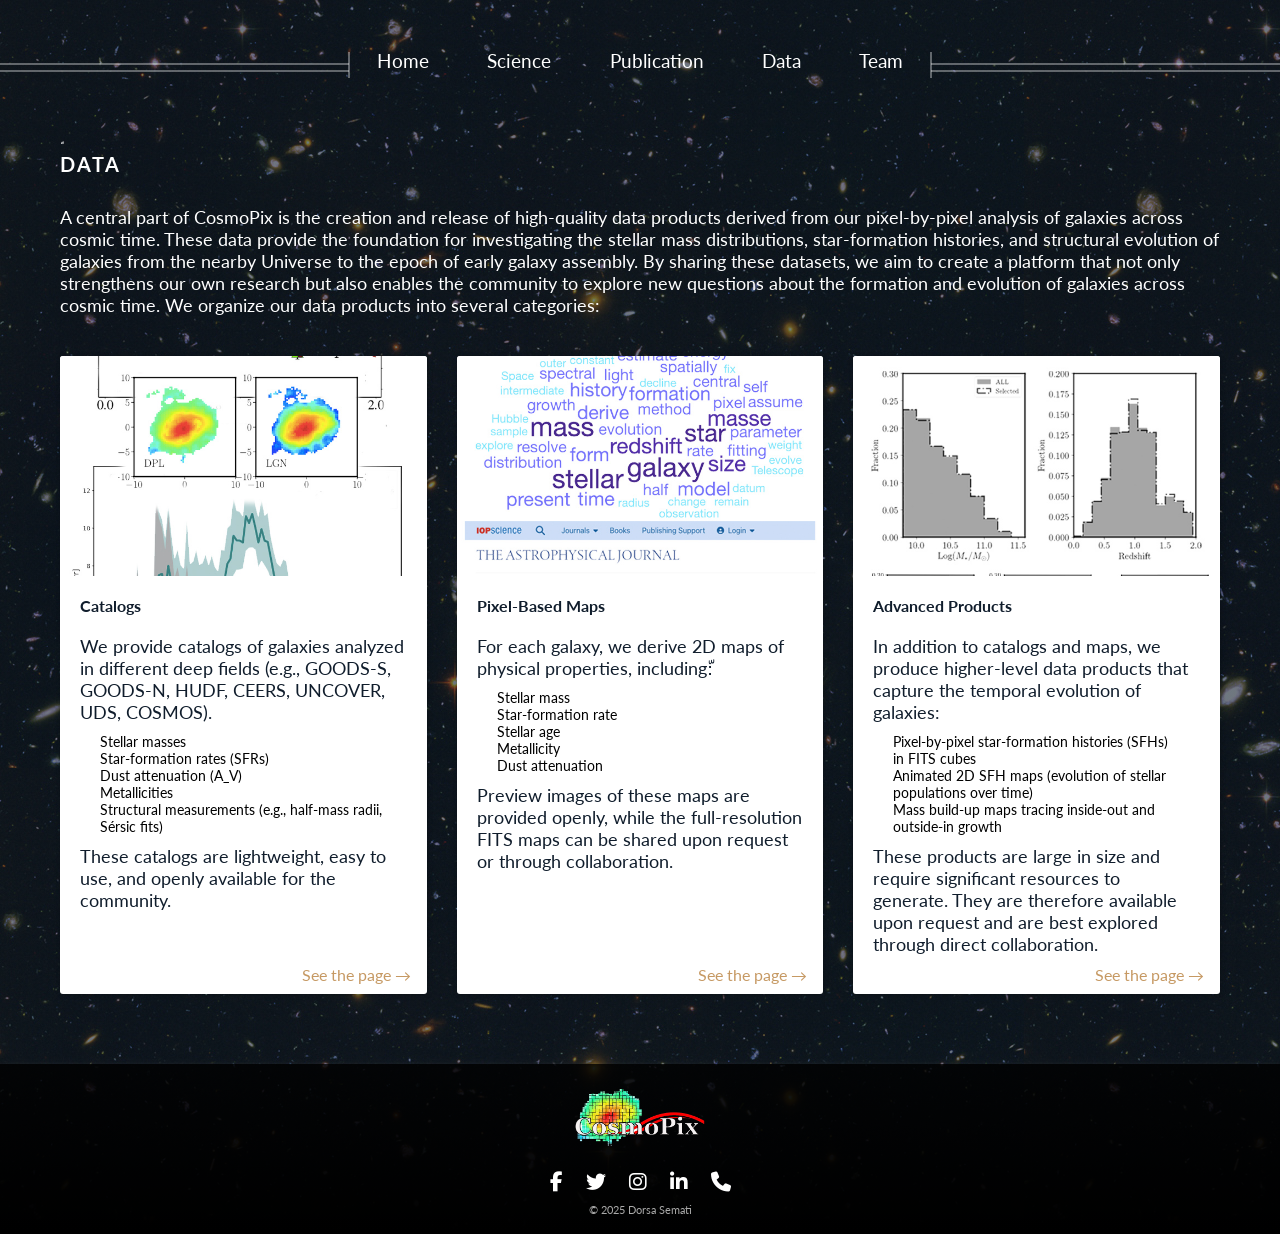
==== data.html @ 5d41d34e "Initial site upload" ====
<!DOCTYPE html>
<html lang="en">
  <head>
    <meta charset="UTF-8" />
    <meta name="viewport" content="width=device-width, initial-scale=1.0" />
    <link
      href="https://fonts.googleapis.com/css?family=Lato:100,300,400,700,900"
      rel="stylesheet"
    />
    <link
      rel="stylesheet"
      href="https://cdnjs.cloudflare.com/ajax/libs/font-awesome/6.5.0/css/all.min.css"
    />
    <link rel="shortcut icon" type="image/png" href="images/main-logo.png" />
    <link rel="stylesheet" href="data.css" />
    <title>Galaxy</title>
  </head>
  <body>
    <nav id="nav">
      <ul class="ul">
        <li><a href="index.html">Home</a></li>
        <li><a href="sciense.html">Science</a></li>
        <li><a href="publication.html">Publication</a></li>
        <li><a href="data.html">Data</a></li>
        <li><a href="team.html">Team</a></li>
      </ul>
    </nav>

    <section class="container">ّ
      <div class="text">
        <h1 class="title">Data</h1>
        <p class="text-p">
A central part of CosmoPix is the creation and release of high-quality data products derived from our pixel-by-pixel analysis of galaxies across cosmic time. These data provide the foundation for investigating the stellar mass distributions, star-formation histories, and structural evolution of galaxies from the nearby Universe to the epoch of early galaxy assembly.

By sharing these datasets, we aim to create a platform that not only strengthens our own research but also enables the community to explore new questions about the formation and evolution of galaxies across cosmic time.
We organize our data products into several categories:
        </p>
      </div>

      <main>
        <ul>
          <li>
            <img src="images/science_W.jpg" alt="galaxy" />
            <div class="item-content">
              <div>
                <h2>Catalogs</h2>
                <p>
                  We provide catalogs of galaxies analyzed in different deep
                  fields (e.g., GOODS-S, GOODS-N, HUDF, CEERS, UNCOVER, UDS,
                  COSMOS).
                </p>
                <div class="matters-list" style="color: black; font-size: 1.4rem">
                  <div>Stellar masses</div>
                  <div>Star-formation rates (SFRs)</div>
                  <div>Dust attenuation (A_V)</div>
                  <div>Metallicities</div>
                  <div>Structural measurements (e.g., half-mass radii, Sérsic fits)</div>

                </div>
                <p>These catalogs are lightweight, easy to use, and openly available for the community.</p>
              </div>
              <div class="actions">
                <a href="#">See the page &#x2192</a>
              </div>
            </div>
          </li>

          <li>
            <img src="images/publicationspsd.jpg" alt="galaxy" />
            <div class="item-content">
              <div>
                <h2> Pixel-Based Maps </h2>
                <p>
For each galaxy, we derive 2D maps of physical properties, including:ّ
                </p>
                                <div class="matters-list" style="color: black; font-size: 1.4rem;">
                  <div>Stellar mass</div>
                  <div>Star-formation rate</div>
                  <div>Stellar age</div>
                  <div>Metallicity</div>
                  <div>Dust attenuation</div>

                </div>
                <p>Preview images of these maps are provided openly, while the full-resolution FITS maps can be shared upon request or through collaboration.</p>
              </div>
              <div class="actions">
                <a href="#">See the page &#x2192</a>
              </div>
            </div>
          </li>

          <li>
            <img src="images/Data.jpg" alt="galaxy" />
            <div class="item-content">
              <div>
                <h2> Advanced Products </h2>
                <p>
In addition to catalogs and maps, we produce higher-level data products that capture the temporal evolution of galaxies:
                </p>
                                <div class="matters-list" style="color: black; font-size: 1.4rem">
                  <div>Pixel-by-pixel star-formation histories (SFHs) in FITS cubes</div>
                  <div>Animated 2D SFH maps (evolution of stellar populations over time)</div>
                  <div>Mass build-up maps tracing inside-out and outside-in growth</div>

                </div>
                <p>These products are large in size and require significant resources to generate. They are therefore available upon request and are best explored through direct collaboration.</p>
              </div>
              <div class="actions">
                <a href="#">See the page &#x2192</a>
              </div>
            </div>
          </li>
        </ul>
      </main>
    </section>

    <!-- footer -->
    <footer class="footer">
      <div class="logo">
        <img src="images/main-logo.png" alt="logo" />
      </div>
      <div class="social-icons">
        <a href="#"><i class="fab fa-facebook-f"></i></a>
        <a href="#"><i class="fab fa-twitter"></i></a>
        <a href="#"><i class="fab fa-instagram"></i></a>
        <a href="#"><i class="fab fa-linkedin-in"></i></a>
        <a href="tel:+989123456789"><i class="fas fa-phone"></i></a>
      </div>
      <p class="copyright">&copy; 2025 Dorsa Semati</p>
    </footer>
  </body>
</html>
---- data.css ----
/* Reset */
* {
  margin: 0;
  padding: 0;
  box-sizing: border-box;
}

html {
  font-size: 62.5%; /* 1rem = 10px */
  height: 100%;
}

body {
  min-height: 100vh;
  display: flex;
  flex-direction: column;
  background-image: linear-gradient(
      to right bottom,
      rgba(16, 29, 44, 0.6),
      rgba(16, 29, 44, 0.6)
    ),
    url("images/wallpaper.jpg");
  color: #fff;
  font-family: "Lato", sans-serif;
}

div p {
  font-size: 1.8rem;
}
.matters-list {
  margin: 2rem 0;
}

/* Links */
a {
  color: inherit;
  text-decoration: none;
  border: 0;
  outline: 0;
  transition: color 0.3s ease;
}

/* ---------------- NAV ---------------- */
#nav {
  position: absolute;
  width: 100%;
  top: 0;
  left: 0;
  text-align: center;
  padding: 1.5em 0;
  font-size: 1.9rem;
  margin-top: 20px;
}

#nav li:hover {
  color: #d3821f;
}

#nav > ul {
  line-height: 0;
  position: relative;
  display: inline-block;
  border-left: solid 2px rgba(255, 255, 255, 0.35);
  border-right: solid 2px rgba(255, 255, 255, 0.35);
}

#nav > ul:before,
#nav > ul:after {
  content: "";
  display: block;
  width: 300%;
  position: absolute;
  top: 50%;
  margin-top: -2px;
  height: 5px;
  border-top: solid 2px rgba(255, 255, 255, 0.35);
  border-bottom: solid 2px rgba(255, 255, 255, 0.35);
}

#nav > ul:before {
  left: 100%;
  margin-left: 1px;
}

#nav > ul:after {
  right: 100%;
  margin-right: 1px;
}

#nav > ul > li {
  display: inline-block;
  margin: -9px 0.5em 0 0.5em;
  border-radius: 0.5em;
  padding: 0.85em;
  border: solid 1px transparent;
  transition: color 0.35s ease-in-out, border-color 0.35s ease-in-out;
}

#nav > ul > li > a,
#nav > ul > li > span {
  display: block;
  color: inherit;
}

/* ---------------- CONTENT ---------------- */
.title {
  font-size: 2rem;
  text-transform: uppercase;
  font-weight: 700;
  display: inline-block;
  background-image: linear-gradient(to right bottom, #ffffff, #ffffff);
  -webkit-background-clip: text;
  color: transparent;
  letter-spacing: 0.2rem;
  transition: all 0.2s;
  text-align: center;
  margin-bottom: 3rem;
}

p {
  font-size: 1.3rem;
}

.container {
  flex: 1;
  max-width: 1200px;
  margin: 12rem auto 2rem auto;
  padding: 2rem;
  margin-bottom: 5rem;
}



main {
  margin-top: 2rem;
}

main ul {
  width: 100%;
  margin: 4rem auto 0 auto;
  display: grid;
  grid-template-columns: repeat(3, 1fr);
  gap: 20px 30px;
}

main li {
  display: flex;
  flex-direction: column;
  background-color: white;
  box-shadow: 1px 1px 5px rgba(0, 0, 0, 0.2);
  border-radius: 3px;
  overflow: hidden;
}

main li img {
  width: 100%;
  height: 220px;
  object-fit: cover;
}

.item-content {
  padding: 10px;
  display: flex;
  flex-direction: column;
  justify-content: space-between;
  flex-grow: 1;
}

.actions {
  text-align: right;
}

.actions a {
  font-size: 1.6rem;
  padding: 6px;
  color: #c69963;
  border-radius: 5px;
}

.actions a:hover {
  background-color: rgb(235, 253, 255);
}

main h2 {
  padding: 10px;
  color: #101d2c;
  font-size: 1.6rem;
}

main p {
  font-weight: 400;
  padding: 10px;
  color: #101d2c;
}
.matters-list {
  padding: 0;
  margin: 0 3rem 0 3rem;
}

/* ---------------- FOOTER ---------------- */
.footer {
  height: 170px;
  background: linear-gradient(180deg, rgba(0,0,0,0.8), rgba(0,0,0,1));
  box-shadow: 2px 4px 8px rgb(68, 67, 67);
  text-align: center;
  display: flex;
  flex-direction: column;
  justify-content: center;
  align-items: center;
}

.logo img {
  width: 140px;
  margin-bottom: 15px;
}

.footer .social-icons a {
  color: #fff;
  margin: 0 10px;
  font-size: 2rem;
  transition: color 0.3s ease;
}

.footer .social-icons a:hover {
  color: #c69963;
}

.copyright {
  color: #aaa;
  font-size: 1.1rem;
  margin-top: 1rem;
}

/* ---------------- RESPONSIVE ---------------- */
@media (max-width: 992px) {
  main ul {
    grid-template-columns: 1fr 1fr;
  }
}

@media (max-width: 600px) {
  main ul {
    grid-template-columns: 1fr;
  }
  .title {
    font-size: 1.6rem;
  }
  main li img {
    height: 180px;
  }
}
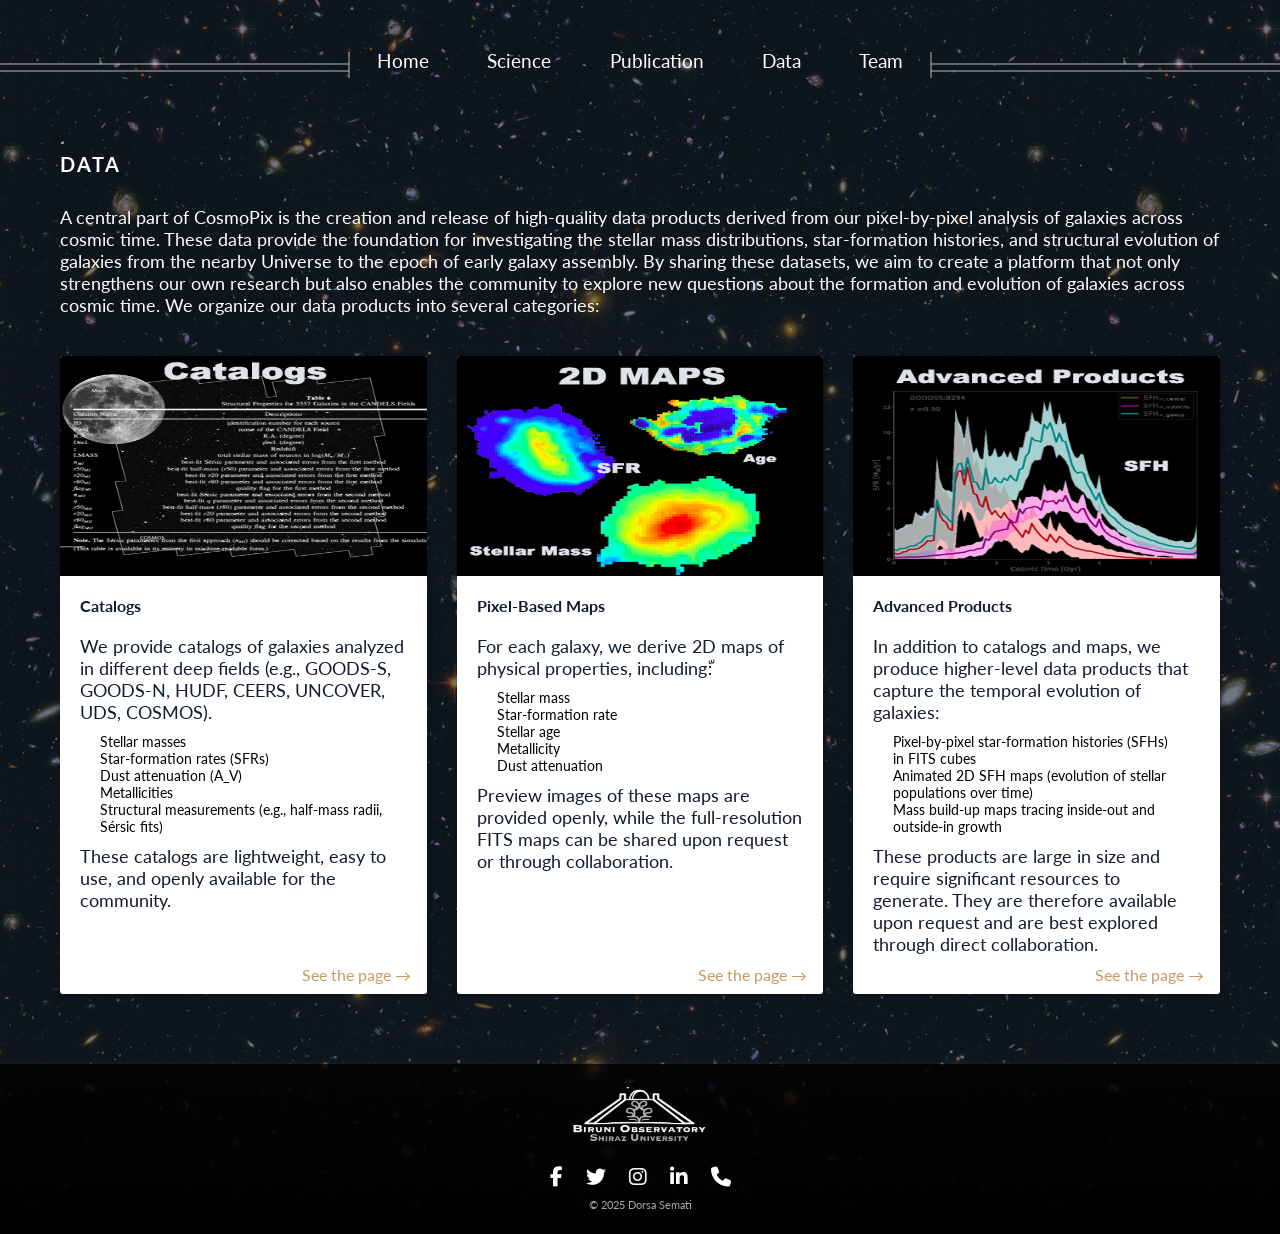
==== commit 64a697f5: "Update HTML/CSS and add new images" ====
--- a/data.html
+++ b/data.html
@@ -40,7 +40,7 @@
       <main>
         <ul>
           <li>
-            <img src="images/science_W.jpg" alt="galaxy" />
+            <img src="images/catalogs.png" alt="galaxy" />
             <div class="item-content">
               <div>
                 <h2>Catalogs</h2>
@@ -66,7 +66,7 @@
           </li>
 
           <li>
-            <img src="images/publicationspsd.jpg" alt="galaxy" />
+            <img src="images/Maps.png" alt="galaxy" />
             <div class="item-content">
               <div>
                 <h2> Pixel-Based Maps </h2>
@@ -90,7 +90,7 @@
           </li>
 
           <li>
-            <img src="images/Data.jpg" alt="galaxy" />
+            <img src="images/Advanced.png" alt="galaxy" />
             <div class="item-content">
               <div>
                 <h2> Advanced Products </h2>
@@ -117,7 +117,7 @@
     <!-- footer -->
     <footer class="footer">
       <div class="logo">
-        <img src="images/main-logo.png" alt="logo" />
+        <img src="images/logo.png" alt="logo" />
       </div>
       <div class="social-icons">
         <a href="#"><i class="fab fa-facebook-f"></i></a>
--- a/data.css
+++ b/data.css
@@ -155,7 +155,7 @@
 main li img {
   width: 100%;
   height: 220px;
-  object-fit: cover;
+  object-fit: fill;
 }
 
 .item-content {
